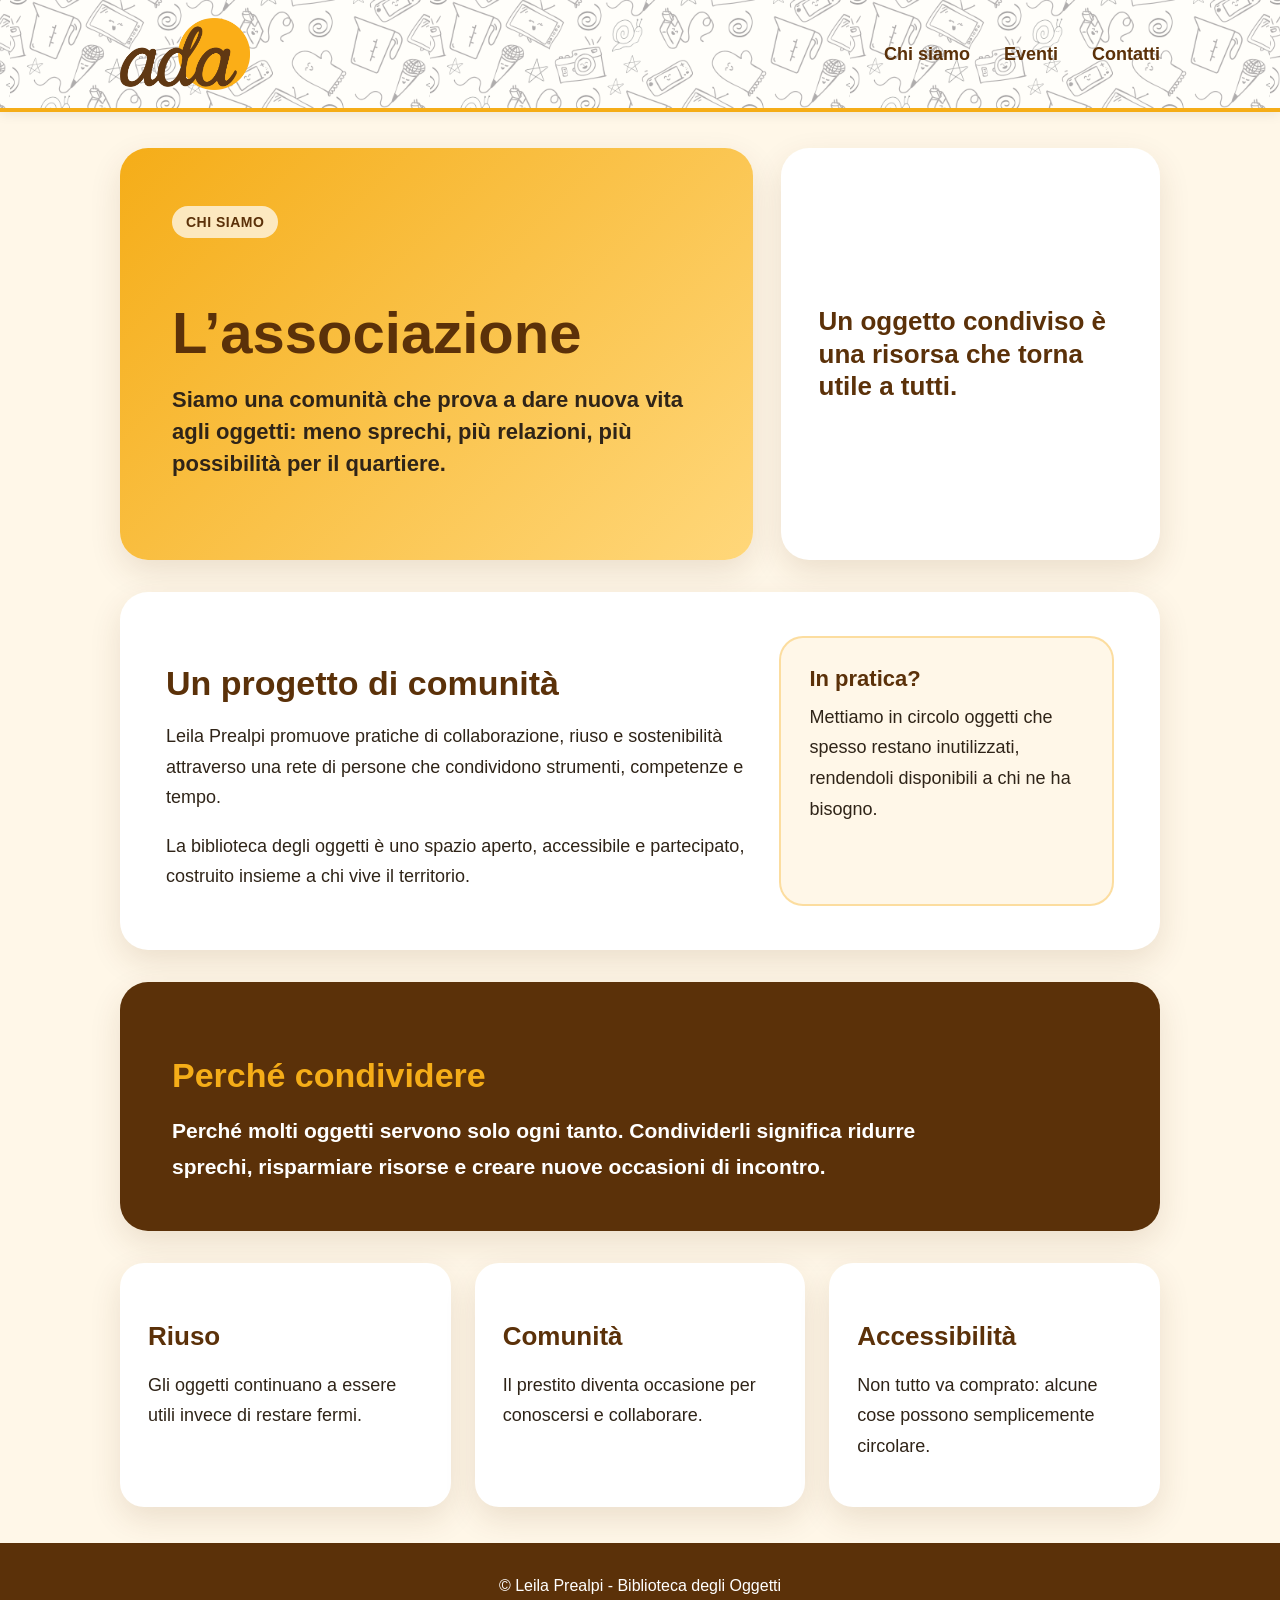
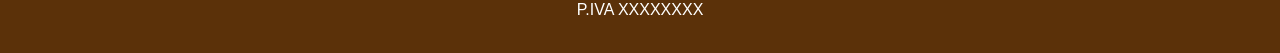
==== associazione.html @ f75603d4 "Add files via upload" ====
<!DOCTYPE html>
<html lang="it">

<head>
  <meta charset="UTF-8">

  <title>L'associazione - Biblioggetti Cagnola</title>

  <link rel="preconnect" href="https://fonts.googleapis.com">
  <link rel="preconnect" href="https://fonts.gstatic.com" crossorigin>

  <link href="https://fonts.googleapis.com/css2?family=Nunito:wght@600;700;800;900&display=swap"
    rel="stylesheet">

  <link rel="stylesheet" href="style.css">
</head>

<body>

  <!-- =====================================================
       HEADER
  ====================================================== -->

  <header>
    <div class="header-container">

      <div class="logo">
        <a href="index.html">
          <img src="logo.png" alt="Logo ADA">
        </a>
      </div>

      <nav>
        <ul class="menu">

          <li class="menu-item">
            <a href="#">Chi siamo</a>

            <ul class="dropdown">
              <li>
                <a href="associazione.html">L’associazione</a>
              </li>

              <li>
                <a href="biblioteca-oggetti.html">
                  La biblioteca degli oggetti
                </a>
              </li>

              <li>
                <a href="volontari.html">Volontari</a>
              </li>
            </ul>
          </li>

          <li class="menu-item">
            <a href="#">Eventi</a>

            <ul class="dropdown">
              <li><a href="eventi.html">Calendario</a></li>
              <li><a href="laboratori.html">Laboratori</a></li>
              <li><a href="iniziative.html">Iniziative</a></li>
            </ul>
          </li>

          <li class="menu-item">
            <a href="#">Contatti</a>

            <ul class="dropdown">
              <li><a href="dove-siamo.html">Dove siamo</a></li>
              <li><a href="scrivici.html">Scrivici</a></li>
              <li><a href="social.html">Social</a></li>
            </ul>
          </li>

        </ul>
      </nav>

    </div>
  </header>

  <!-- =====================================================
       CONTENUTO PAGINA
  ====================================================== -->

<main class="internal-page associazione-page">

  <section class="about-hero">
    <div class="about-hero-text">
      <span class="page-tag">Chi siamo</span>
      <h1>L’associazione</h1>
      <p>
        Siamo una comunità che prova a dare nuova vita agli oggetti:
        meno sprechi, più relazioni, più possibilità per il quartiere.
      </p>
    </div>

    <div class="about-hero-box">
      <p>Un oggetto condiviso è una risorsa che torna utile a tutti.</p>
    </div>
  </section>

  <section class="about-split">
    <div>
      <h2>Un progetto di comunità</h2>
      <p>
        Leila Prealpi promuove pratiche di collaborazione, riuso e sostenibilità
        attraverso una rete di persone che condividono strumenti, competenze e tempo.
      </p>
      <p>
        La biblioteca degli oggetti è uno spazio aperto, accessibile e partecipato,
        costruito insieme a chi vive il territorio.
      </p>
    </div>

    <div class="about-note">
      <strong>In pratica?</strong>
      <p>
        Mettiamo in circolo oggetti che spesso restano inutilizzati, rendendoli
        disponibili a chi ne ha bisogno.
      </p>
    </div>
  </section>

  <section class="about-highlight">
    <h2>Perché condividere</h2>
    <p>
      Perché molti oggetti servono solo ogni tanto. Condividerli significa
      ridurre sprechi, risparmiare risorse e creare nuove occasioni di incontro.
    </p>
  </section>

  <section class="about-grid">
    <div class="about-mini-card">
      <h3>Riuso</h3>
      <p>Gli oggetti continuano a essere utili invece di restare fermi.</p>
    </div>

    <div class="about-mini-card">
      <h3>Comunità</h3>
      <p>Il prestito diventa occasione per conoscersi e collaborare.</p>
    </div>

    <div class="about-mini-card">
      <h3>Accessibilità</h3>
      <p>Non tutto va comprato: alcune cose possono semplicemente circolare.</p>
    </div>
  </section>

</main>

  <!-- =====================================================
       FOOTER
  ====================================================== -->

  <footer>
    <p>© Leila Prealpi - Biblioteca degli Oggetti</p>
    <p>P.IVA XXXXXXXX</p>
  </footer>

</body>

</html>
---- style.css ----
/* =========================
   BASE
========================= */

:root {
  --giallo-ada: #f5ad18;
  --giallo-chiaro: #ffd77a;

  --marrone-ada: #5b3109;

  --crema: #fff7e8;
  --crema-scuro: #f3e2c2;

  --testo: #2f2418;
  --bianco: #ffffff;

  --ombra-soft: 0 12px 32px rgba(91, 49, 9, 0.12);

  --radius-big: 28px;
}

* {
  box-sizing: border-box;
}

body {
  margin: 0;
  font-family: Arial, Helvetica, sans-serif;
  background-color: var(--crema);
  color: var(--testo);
}

/* =========================
   HEADER
========================= */

header {

  background-image:
    linear-gradient(
      rgba(255, 255, 255, 0.58),
      rgba(255, 255, 255, 0.58)
    ),
    url("pattern_sfondo.png");

  background-size: 420px auto;

  background-repeat: repeat;

  background-position: center;

  border-bottom: 4px solid var(--giallo-ada);

  box-shadow: 0 2px 12px rgba(0, 0, 0, 0.08);
}

.header-container {
  max-width: 1100px;
  margin: 0 auto;
  padding: 18px 30px;

  display: flex;
  align-items: center;
  justify-content: space-between;
}

.logo img {
  height: 72px;
  display: block;
}

/* =========================
   NAV / DROPDOWN
========================= */

nav ul {
  margin: 0;
  padding: 0;
  list-style: none;
}

.menu {
  display: flex;
  gap: 34px;
  align-items: center;
}

.menu-item {
  position: relative;
}

.menu-item > a {
  color: var(--marrone-ada);
  font-size: 18px;
  font-weight: 700;
  text-decoration: none;
  padding: 12px 0;
  display: inline-block;
  position: relative;
}

.menu-item > a::after {
  content: "";
  position: absolute;
  left: 0;
  bottom: 4px;

  width: 0;
  height: 3px;
  background-color: var(--giallo-ada);
  border-radius: 999px;
  transition: width 0.25s ease;
}

.menu-item:hover > a::after {
  width: 100%;
}

/* DROPDOWN */
.dropdown {
  position: absolute;
  top: 100%;
  right: 0;
  min-width: 230px;

  background-color: var(--bianco);
  border-radius: 18px;
  padding: 10px;

  box-shadow: 0 18px 35px rgba(91, 49, 9, 0.18);

  opacity: 0;
  visibility: hidden;
  transform: translateY(10px);
  transition: all 0.22s ease;

  z-index: 10;
}

.menu-item:hover .dropdown {
  opacity: 1;
  visibility: visible;
  transform: translateY(0);
}

.dropdown li a {
  display: block;
  padding: 12px 14px;

  color: var(--testo);
  text-decoration: none;
  font-size: 15px;
  font-weight: 600;

  border-radius: 12px;
}

.dropdown li a:hover {
  background-color: var(--crema);
  color: var(--marrone-ada);
}

/* =========================
   HERO
========================= */

.hero {
  min-height: 390px;
  margin: 36px auto;
  max-width: 1100px;
  border-radius: 28px;
  overflow: hidden;

  background:
    linear-gradient(rgba(91, 49, 9, 0.45), rgba(91, 49, 9, 0.45)),
    url("hero.jpg") center/cover no-repeat;

  display: flex;
  align-items: center;
  justify-content: center;

  box-shadow: 0 18px 40px rgba(91, 49, 9, 0.18);
}

.hero-text {
  text-align: center;
  color: var(--bianco);
  padding: 30px;
}

.hero h1 {
  margin: 0 0 14px;
  font-size: 56px;
  line-height: 1;
}

.hero p {
  margin: 0;
  font-size: 22px;
  font-weight: 600;
}

/* =========================
   FEATURES (V3 - immagini)
========================= */

.features {
  max-width: 1100px;
  margin: 0 auto 36px;
  padding: 50px 30px;

  background-color: var(--bianco);
  border-radius: 28px;
  box-shadow: 0 12px 32px rgba(91, 49, 9, 0.12);

  display: flex;
  justify-content: space-between;
  gap: 24px;
}

.feature {
  flex: 1;
  text-align: center;
  padding: 18px;
  border-radius: 24px;
  background-color: var(--crema);
  transition: all 0.25s ease;
  cursor: pointer;
}

.feature:hover {
  transform: translateY(-8px);
  box-shadow: 0 18px 30px rgba(91, 49, 9, 0.2);
}

/* IMMAGINE */
.feature img {
  width: 100%;
  max-width: 180px; /* limite per non sgranare */
  height: auto;
}

/* TESTO */
.feature p {
  margin: 0;
  font-size: 18px;
  font-weight: 700;
  color: var(--marrone-ada);
}

/* =========================
   CATALOGO / CTA
========================= */

.catalogo {
  max-width: 1100px;
  margin: 0 auto 36px;
  padding: 60px 30px;

  background: linear-gradient(135deg, var(--giallo-ada), #ffd77a);
  border-radius: 28px;
  box-shadow: 0 14px 34px rgba(91, 49, 9, 0.16);
}

.catalog-card {
  max-width: 760px;
  margin: 0 auto;
  padding: 34px 38px;

  background-color: var(--bianco);
  color: var(--marrone-ada);
  border-radius: 26px;
  text-decoration: none;

  display: flex;
  align-items: center;
  justify-content: space-between;
  gap: 28px;

  box-shadow: 0 16px 34px rgba(91, 49, 9, 0.2);
  transition: transform 0.25s ease, box-shadow 0.25s ease;
}

.catalog-card:hover {
  transform: translateY(-6px);
  box-shadow: 0 22px 44px rgba(91, 49, 9, 0.28);
}

.catalog-text span {
  display: inline-block;
  margin-bottom: 10px;

  color: var(--bianco);
  background-color: var(--marrone-ada);
  padding: 7px 14px;
  border-radius: 999px;

  font-size: 14px;
  font-weight: 800;
  text-transform: uppercase;
  letter-spacing: 0.5px;
}

.catalog-text h2 {
  margin: 0 0 10px;
  font-size: 32px;
  line-height: 1.1;
}

.catalog-text p {
  margin: 0;
  font-size: 17px;
  line-height: 1.45;
  color: #5a4a3a;
}

.catalog-arrow {
  width: 64px;
  height: 64px;
  min-width: 64px;

  display: flex;
  align-items: center;
  justify-content: center;

  background-color: var(--marrone-ada);
  color: var(--bianco);
  border-radius: 50%;

  font-size: 34px;
  font-weight: bold;
}

/* MOBILE */
@media (max-width: 768px) {
  .catalog-card {
    flex-direction: column;
    text-align: center;
    padding: 30px 24px;
  }

  .catalog-text h2 {
    font-size: 26px;
  }
}

/* =========================
   EXTRA
========================= */

.extra {
  max-width: 1100px;
  margin: 0 auto 36px;
  padding: 45px 30px;

  background-color: var(--bianco);
  border-radius: 28px;
  text-align: center;
  box-shadow: 0 12px 32px rgba(91, 49, 9, 0.1);
}

.extra p {
  margin: 0;
  font-size: 19px;
}

/* =========================
   FOOTER
========================= */

footer {
  background-color: var(--marrone-ada);
  color: var(--bianco);
  text-align: center;
  padding: 28px 20px;
}

footer p {
  margin: 6px 0;
}

/* =========================
   MOBILE BASE
========================= */

@media (max-width: 768px) {
  .header-container {
    flex-direction: column;
    gap: 18px;
  }

  nav ul {
    gap: 20px;
    flex-wrap: wrap;
    justify-content: center;
  }

  .hero {
    margin: 24px 16px;
    min-height: 300px;
  }

  .hero h1 {
    font-size: 42px;
  }

  .features {
    margin: 0 16px 24px;
    flex-direction: column;
  }

  .catalogo,
  .extra {
    margin: 0 16px 24px;
  }
}

/* =========================
   WISHLIST (CTA)
========================= */

.wishlist {
  text-align: center;
}

.wishlist h2 {
  margin-bottom: 10px;
}

.wishlist p {
  max-width: 600px;
  margin: 0 auto 25px;
  font-size: 17px;
  line-height: 1.5;
}

.wishlist-button {
  display: inline-block;
  padding: 14px 26px;

  background-color: var(--giallo-ada);
  color: var(--marrone-ada);

  font-weight: 800;
  text-decoration: none;
  border-radius: 999px;

  box-shadow: 0 10px 20px rgba(91, 49, 9, 0.2);
  transition: all 0.25s ease;
}

.wishlist-button:hover {
  transform: translateY(-3px);
  background-color: #ffc94d;
}




/* =====================================================
   PAGINE INTERNE
===================================================== */

.internal-page {
  max-width: 1100px;
  margin: 36px auto;
  padding: 0 30px;
}

/* HERO INTERNA */

.internal-hero {
  margin-bottom: 32px;

  background:
    linear-gradient(
      135deg,
      var(--giallo-ada),
      var(--giallo-chiaro)
    );

  border-radius: var(--radius-big);

  overflow: hidden;

  box-shadow: var(--ombra-soft);
}

.internal-hero-content {
  padding: 60px 55px;
}

.page-tag {
  display: inline-block;

  margin-bottom: 18px;

  padding: 8px 14px;

  border-radius: 999px;

  background-color: rgba(255,255,255,0.7);

  color: var(--marrone-ada);

  font-size: 14px;
  font-weight: 800;

  text-transform: uppercase;
  letter-spacing: 0.5px;
}

.internal-hero h1 {
  color: var(--marrone-ada);

  font-size: 58px;
  line-height: 1;

  margin-bottom: 18px;
}

.internal-hero p {
  max-width: 760px;

  font-size: 22px;
  font-weight: 700;

  color: var(--testo);

  line-height: 1.5;
}

/* CONTENT CARD */

.content-card {
  margin-bottom: 28px;

  padding: 42px 45px;

  background-color: var(--bianco);

  border-radius: var(--radius-big);

  box-shadow: var(--ombra-soft);
}

.content-card h2 {
  margin-bottom: 18px;

  color: var(--marrone-ada);

  font-size: 34px;
}

.content-card p {
  margin-bottom: 16px;

  font-size: 18px;
  line-height: 1.7;
}

.content-card p:last-child {
  margin-bottom: 0;
}

/* MOBILE */

@media (max-width: 768px) {

  .internal-page {
    margin: 24px 16px;
    padding: 0;
  }

  .internal-hero-content {
    padding: 42px 30px;
  }

  .internal-hero h1 {
    font-size: 42px;
  }

  .internal-hero p {
    font-size: 18px;
  }

  .content-card {
    padding: 32px 28px;
  }

  .content-card h2 {
    font-size: 28px;
  }

}



/* =====================================================
   PAGINA ASSOCIAZIONE - VERSIONE PIU' CALDA
===================================================== */

.associazione-page {
  display: flex;
  flex-direction: column;
  gap: 32px;
}

.about-hero {
  display: grid;
  grid-template-columns: 1.5fr 0.9fr;
  gap: 28px;
  align-items: stretch;
}

.about-hero-text {
  background: linear-gradient(135deg, var(--giallo-ada), var(--giallo-chiaro));
  border-radius: var(--radius-big);
  padding: 58px 52px;
  box-shadow: var(--ombra-soft);
}

.about-hero-text h1 {
  color: var(--marrone-ada);
  font-size: 58px;
  line-height: 1;
  margin-bottom: 18px;
}

.about-hero-text p {
  max-width: 680px;
  font-size: 22px;
  font-weight: 800;
  line-height: 1.45;
}

.about-hero-box {
  background-color: var(--bianco);
  border-radius: var(--radius-big);
  padding: 38px;
  box-shadow: var(--ombra-soft);

  display: flex;
  align-items: center;
  justify-content: center;
}

.about-hero-box p {
  color: var(--marrone-ada);
  font-size: 26px;
  font-weight: 900;
  line-height: 1.25;
}

.about-split {
  display: grid;
  grid-template-columns: 1.4fr 0.8fr;
  gap: 28px;

  background-color: var(--bianco);
  border-radius: var(--radius-big);
  padding: 44px 46px;
  box-shadow: var(--ombra-soft);
}

.about-split h2,
.about-highlight h2 {
  color: var(--marrone-ada);
  font-size: 34px;
  margin-bottom: 18px;
}

.about-split p,
.about-highlight p,
.about-mini-card p {
  font-size: 18px;
  line-height: 1.7;
  margin-bottom: 14px;
}

.about-note {
  background-color: var(--crema);
  border-radius: 24px;
  padding: 28px;
  border: 2px solid rgba(245, 173, 24, 0.35);
}

.about-note strong {
  display: block;
  color: var(--marrone-ada);
  font-size: 22px;
  margin-bottom: 10px;
}

.about-note p {
  margin: 0;
}

.about-highlight {
  background-color: var(--marrone-ada);
  color: var(--bianco);
  border-radius: var(--radius-big);
  padding: 46px 52px;
  box-shadow: var(--ombra-soft);
}

.about-highlight h2 {
  color: var(--giallo-ada);
}

.about-highlight p {
  max-width: 780px;
  font-size: 21px;
  font-weight: 700;
  margin: 0;
}

.about-grid {
  display: grid;
  grid-template-columns: repeat(3, 1fr);
  gap: 24px;
}

.about-mini-card {
  background-color: var(--bianco);
  border-radius: 24px;
  padding: 32px 28px;
  box-shadow: var(--ombra-soft);
}

.about-mini-card h3 {
  color: var(--marrone-ada);
  font-size: 26px;
  margin-bottom: 12px;
}

@media (max-width: 768px) {
  .about-hero,
  .about-split,
  .about-grid {
    grid-template-columns: 1fr;
  }

  .about-hero-text,
  .about-split,
  .about-highlight {
    padding: 34px 28px;
  }

  .about-hero-text h1 {
    font-size: 42px;
  }

  .about-hero-text p,
  .about-highlight p {
    font-size: 18px;
  }
}
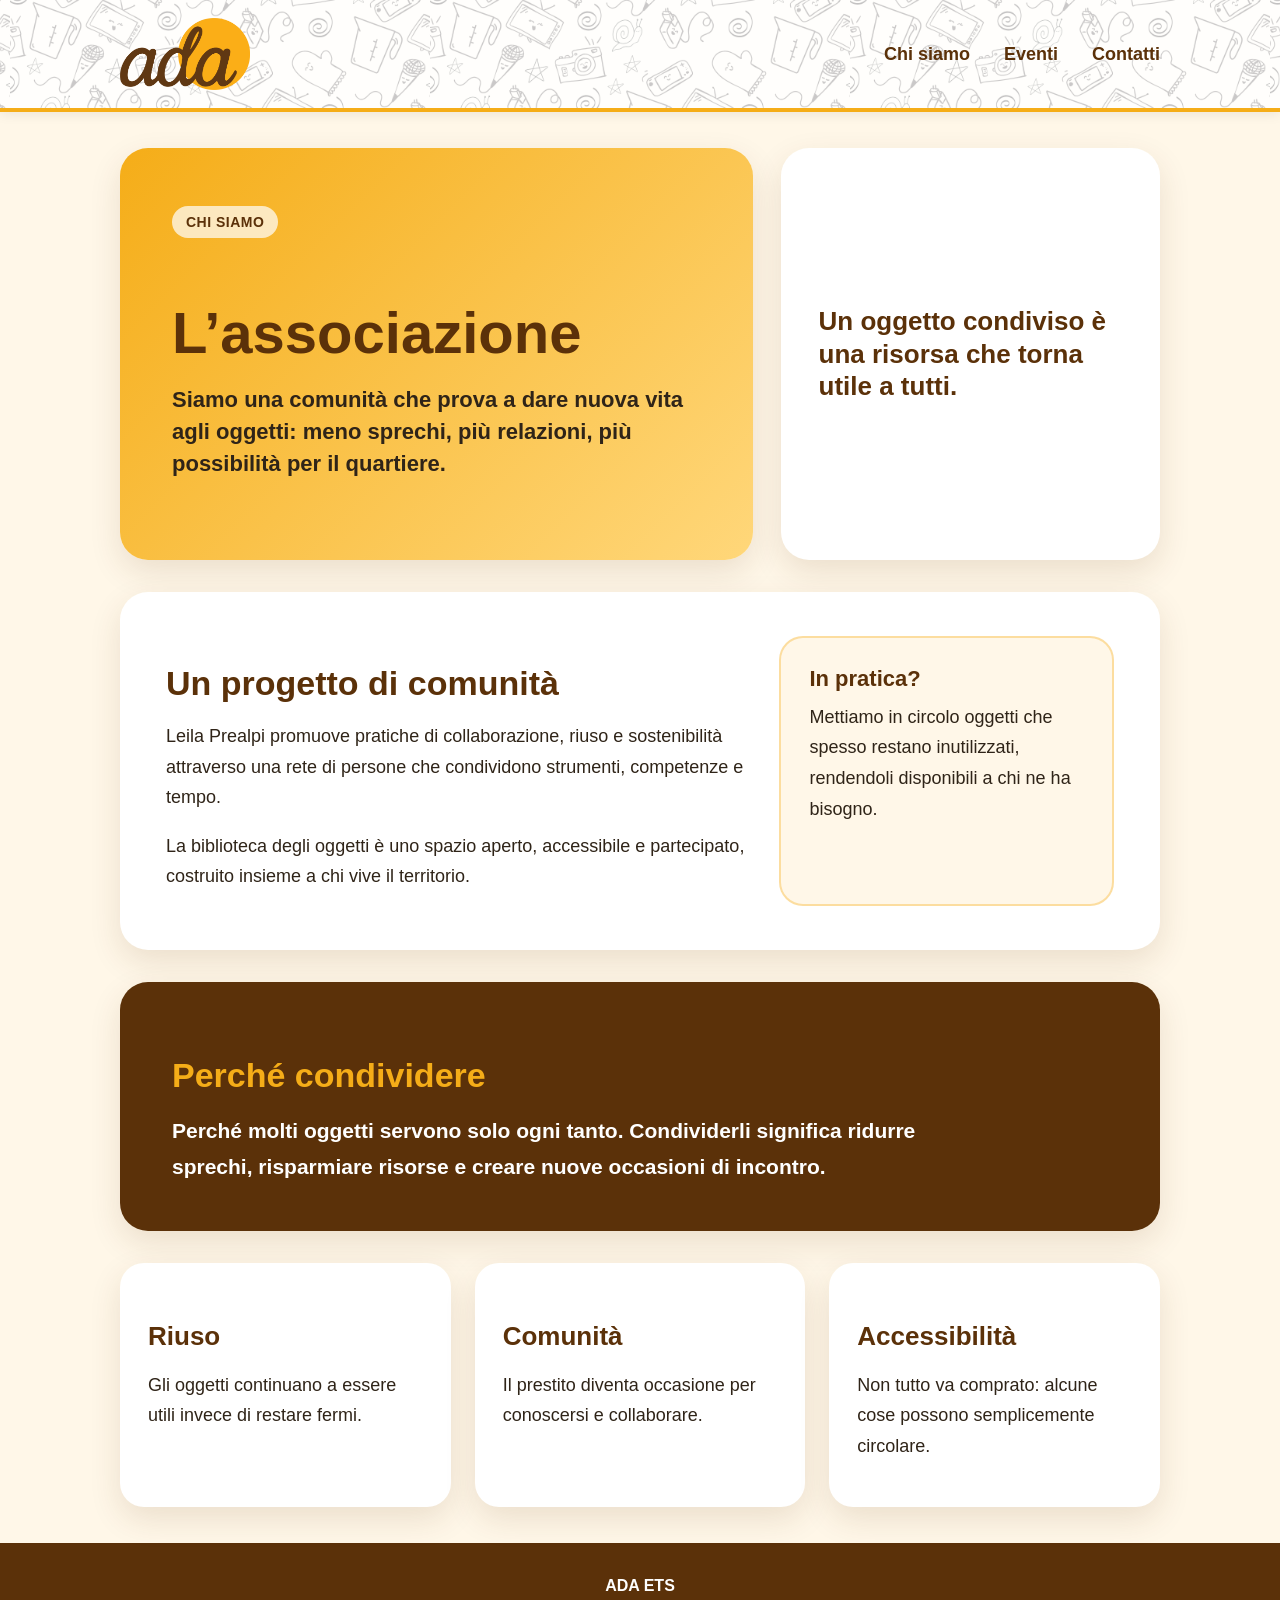
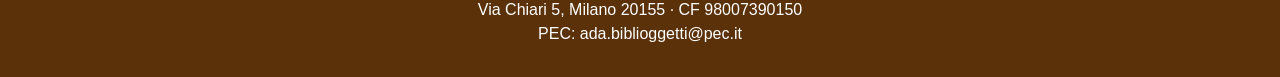
==== commit e2564630: "Add files via upload" ====
--- a/associazione.html
+++ b/associazione.html
@@ -1,163 +1,147 @@
-<!DOCTYPE html>
-<html lang="it">
-
-<head>
-  <meta charset="UTF-8">
-
-  <title>L'associazione - Biblioggetti Cagnola</title>
-
-  <link rel="preconnect" href="https://fonts.googleapis.com">
-  <link rel="preconnect" href="https://fonts.gstatic.com" crossorigin>
-
-  <link href="https://fonts.googleapis.com/css2?family=Nunito:wght@600;700;800;900&display=swap"
-    rel="stylesheet">
-
-  <link rel="stylesheet" href="style.css">
-</head>
-
-<body>
-
-  <!-- =====================================================
-       HEADER
-  ====================================================== -->
-
-  <header>
-    <div class="header-container">
-
-      <div class="logo">
-        <a href="index.html">
-          <img src="logo.png" alt="Logo ADA">
-        </a>
-      </div>
-
-      <nav>
-        <ul class="menu">
-
-          <li class="menu-item">
-            <a href="#">Chi siamo</a>
-
-            <ul class="dropdown">
-              <li>
-                <a href="associazione.html">L’associazione</a>
-              </li>
-
-              <li>
-                <a href="biblioteca-oggetti.html">
-                  La biblioteca degli oggetti
-                </a>
-              </li>
-
-              <li>
-                <a href="volontari.html">Volontari</a>
-              </li>
-            </ul>
-          </li>
-
-          <li class="menu-item">
-            <a href="#">Eventi</a>
-
-            <ul class="dropdown">
-              <li><a href="eventi.html">Calendario</a></li>
-              <li><a href="laboratori.html">Laboratori</a></li>
-              <li><a href="iniziative.html">Iniziative</a></li>
-            </ul>
-          </li>
-
-          <li class="menu-item">
-            <a href="#">Contatti</a>
-
-            <ul class="dropdown">
-              <li><a href="dove-siamo.html">Dove siamo</a></li>
-              <li><a href="scrivici.html">Scrivici</a></li>
-              <li><a href="social.html">Social</a></li>
-            </ul>
-          </li>
-
-        </ul>
-      </nav>
-
-    </div>
-  </header>
-
-  <!-- =====================================================
-       CONTENUTO PAGINA
-  ====================================================== -->
-
-<main class="internal-page associazione-page">
-
-  <section class="about-hero">
-    <div class="about-hero-text">
-      <span class="page-tag">Chi siamo</span>
-      <h1>L’associazione</h1>
-      <p>
-        Siamo una comunità che prova a dare nuova vita agli oggetti:
-        meno sprechi, più relazioni, più possibilità per il quartiere.
-      </p>
-    </div>
-
-    <div class="about-hero-box">
-      <p>Un oggetto condiviso è una risorsa che torna utile a tutti.</p>
-    </div>
-  </section>
-
-  <section class="about-split">
-    <div>
-      <h2>Un progetto di comunità</h2>
-      <p>
-        Leila Prealpi promuove pratiche di collaborazione, riuso e sostenibilità
-        attraverso una rete di persone che condividono strumenti, competenze e tempo.
-      </p>
-      <p>
-        La biblioteca degli oggetti è uno spazio aperto, accessibile e partecipato,
-        costruito insieme a chi vive il territorio.
-      </p>
-    </div>
-
-    <div class="about-note">
-      <strong>In pratica?</strong>
-      <p>
-        Mettiamo in circolo oggetti che spesso restano inutilizzati, rendendoli
-        disponibili a chi ne ha bisogno.
-      </p>
-    </div>
-  </section>
-
-  <section class="about-highlight">
-    <h2>Perché condividere</h2>
-    <p>
-      Perché molti oggetti servono solo ogni tanto. Condividerli significa
-      ridurre sprechi, risparmiare risorse e creare nuove occasioni di incontro.
-    </p>
-  </section>
-
-  <section class="about-grid">
-    <div class="about-mini-card">
-      <h3>Riuso</h3>
-      <p>Gli oggetti continuano a essere utili invece di restare fermi.</p>
-    </div>
-
-    <div class="about-mini-card">
-      <h3>Comunità</h3>
-      <p>Il prestito diventa occasione per conoscersi e collaborare.</p>
-    </div>
-
-    <div class="about-mini-card">
-      <h3>Accessibilità</h3>
-      <p>Non tutto va comprato: alcune cose possono semplicemente circolare.</p>
-    </div>
-  </section>
-
-</main>
-
-  <!-- =====================================================
-       FOOTER
-  ====================================================== -->
-
-  <footer>
-    <p>© Leila Prealpi - Biblioteca degli Oggetti</p>
-    <p>P.IVA XXXXXXXX</p>
-  </footer>
-
-</body>
-
+<!DOCTYPE html>
+<html lang="it">
+
+<head>
+  <meta charset="UTF-8">
+
+  <title>L'associazione - Biblioggetti Cagnola</title>
+
+  <link rel="preconnect" href="https://fonts.googleapis.com">
+  <link rel="preconnect" href="https://fonts.gstatic.com" crossorigin>
+
+  <link href="https://fonts.googleapis.com/css2?family=Nunito:wght@600;700;800;900&display=swap"
+    rel="stylesheet">
+
+  <link rel="stylesheet" href="style.css">
+</head>
+
+<body>
+
+  <!-- =====================================================
+       HEADER
+  ====================================================== -->
+
+  <header>
+    <div class="header-container">
+
+      <div class="logo">
+        <a href="index.html">
+          <img src="logo.png" alt="Logo ADA">
+        </a>
+      </div>
+
+      <nav>
+  <ul class="menu">
+
+    <li class="menu-item">
+      <a href="#">Chi siamo</a>
+      <ul class="dropdown">
+        <li><a href="manifesto.html">Manifesto</a></li>
+      </ul>
+    </li>
+
+    <li class="menu-item">
+      <a href="#">Eventi</a>
+      <ul class="dropdown">
+        <li><a href="calendario.html">Calendario</a></li>
+        <li><a href="storia.html">Storia</a></li>
+      </ul>
+    </li>
+
+    <li class="menu-item">
+      <a href="#">Contatti</a>
+      <ul class="dropdown">
+        <li><a href="dove-ci-trovi.html">Dove ci trovi</a></li>
+        <li><a href="contatti.html">Contatti</a></li>
+      </ul>
+    </li>
+
+  </ul>
+</nav>
+
+    </div>
+  </header>
+
+  <!-- =====================================================
+       CONTENUTO PAGINA
+  ====================================================== -->
+
+<main class="internal-page associazione-page">
+
+  <section class="about-hero">
+    <div class="about-hero-text">
+      <span class="page-tag">Chi siamo</span>
+      <h1>L’associazione</h1>
+      <p>
+        Siamo una comunità che prova a dare nuova vita agli oggetti:
+        meno sprechi, più relazioni, più possibilità per il quartiere.
+      </p>
+    </div>
+
+    <div class="about-hero-box">
+      <p>Un oggetto condiviso è una risorsa che torna utile a tutti.</p>
+    </div>
+  </section>
+
+  <section class="about-split">
+    <div>
+      <h2>Un progetto di comunità</h2>
+      <p>
+        Leila Prealpi promuove pratiche di collaborazione, riuso e sostenibilità
+        attraverso una rete di persone che condividono strumenti, competenze e tempo.
+      </p>
+      <p>
+        La biblioteca degli oggetti è uno spazio aperto, accessibile e partecipato,
+        costruito insieme a chi vive il territorio.
+      </p>
+    </div>
+
+    <div class="about-note">
+      <strong>In pratica?</strong>
+      <p>
+        Mettiamo in circolo oggetti che spesso restano inutilizzati, rendendoli
+        disponibili a chi ne ha bisogno.
+      </p>
+    </div>
+  </section>
+
+  <section class="about-highlight">
+    <h2>Perché condividere</h2>
+    <p>
+      Perché molti oggetti servono solo ogni tanto. Condividerli significa
+      ridurre sprechi, risparmiare risorse e creare nuove occasioni di incontro.
+    </p>
+  </section>
+
+  <section class="about-grid">
+    <div class="about-mini-card">
+      <h3>Riuso</h3>
+      <p>Gli oggetti continuano a essere utili invece di restare fermi.</p>
+    </div>
+
+    <div class="about-mini-card">
+      <h3>Comunità</h3>
+      <p>Il prestito diventa occasione per conoscersi e collaborare.</p>
+    </div>
+
+    <div class="about-mini-card">
+      <h3>Accessibilità</h3>
+      <p>Non tutto va comprato: alcune cose possono semplicemente circolare.</p>
+    </div>
+  </section>
+
+</main>
+
+  <!-- =====================================================
+       FOOTER
+  ====================================================== -->
+
+  <footer>
+  <p><strong>ADA ETS</strong></p>
+  <p>Via Chiari 5, Milano 20155 · CF 98007390150</p>
+  <p>PEC: ada.biblioggetti@pec.it</p>
+</footer>
+
+</body>
+
 </html>
--- a/style.css
+++ b/style.css
@@ -1,758 +1,1677 @@
-/* =========================
-   BASE
-========================= */
-
-:root {
-  --giallo-ada: #f5ad18;
-  --giallo-chiaro: #ffd77a;
-
-  --marrone-ada: #5b3109;
-
-  --crema: #fff7e8;
-  --crema-scuro: #f3e2c2;
-
-  --testo: #2f2418;
-  --bianco: #ffffff;
-
-  --ombra-soft: 0 12px 32px rgba(91, 49, 9, 0.12);
-
-  --radius-big: 28px;
-}
-
-* {
-  box-sizing: border-box;
-}
-
-body {
-  margin: 0;
-  font-family: Arial, Helvetica, sans-serif;
-  background-color: var(--crema);
-  color: var(--testo);
-}
-
-/* =========================
-   HEADER
-========================= */
-
-header {
-
-  background-image:
-    linear-gradient(
-      rgba(255, 255, 255, 0.58),
-      rgba(255, 255, 255, 0.58)
-    ),
-    url("pattern_sfondo.png");
-
-  background-size: 420px auto;
-
-  background-repeat: repeat;
-
-  background-position: center;
-
-  border-bottom: 4px solid var(--giallo-ada);
-
-  box-shadow: 0 2px 12px rgba(0, 0, 0, 0.08);
-}
-
-.header-container {
-  max-width: 1100px;
-  margin: 0 auto;
-  padding: 18px 30px;
-
-  display: flex;
-  align-items: center;
-  justify-content: space-between;
-}
-
-.logo img {
-  height: 72px;
-  display: block;
-}
-
-/* =========================
-   NAV / DROPDOWN
-========================= */
-
-nav ul {
-  margin: 0;
-  padding: 0;
-  list-style: none;
-}
-
-.menu {
-  display: flex;
-  gap: 34px;
-  align-items: center;
-}
-
-.menu-item {
-  position: relative;
-}
-
-.menu-item > a {
-  color: var(--marrone-ada);
-  font-size: 18px;
-  font-weight: 700;
-  text-decoration: none;
-  padding: 12px 0;
-  display: inline-block;
-  position: relative;
-}
-
-.menu-item > a::after {
-  content: "";
-  position: absolute;
-  left: 0;
-  bottom: 4px;
-
-  width: 0;
-  height: 3px;
-  background-color: var(--giallo-ada);
-  border-radius: 999px;
-  transition: width 0.25s ease;
-}
-
-.menu-item:hover > a::after {
-  width: 100%;
-}
-
-/* DROPDOWN */
-.dropdown {
-  position: absolute;
-  top: 100%;
-  right: 0;
-  min-width: 230px;
-
-  background-color: var(--bianco);
-  border-radius: 18px;
-  padding: 10px;
-
-  box-shadow: 0 18px 35px rgba(91, 49, 9, 0.18);
-
-  opacity: 0;
-  visibility: hidden;
-  transform: translateY(10px);
-  transition: all 0.22s ease;
-
-  z-index: 10;
-}
-
-.menu-item:hover .dropdown {
-  opacity: 1;
-  visibility: visible;
-  transform: translateY(0);
-}
-
-.dropdown li a {
-  display: block;
-  padding: 12px 14px;
-
-  color: var(--testo);
-  text-decoration: none;
-  font-size: 15px;
-  font-weight: 600;
-
-  border-radius: 12px;
-}
-
-.dropdown li a:hover {
-  background-color: var(--crema);
-  color: var(--marrone-ada);
-}
-
-/* =========================
-   HERO
-========================= */
-
-.hero {
-  min-height: 390px;
-  margin: 36px auto;
-  max-width: 1100px;
-  border-radius: 28px;
-  overflow: hidden;
-
-  background:
-    linear-gradient(rgba(91, 49, 9, 0.45), rgba(91, 49, 9, 0.45)),
-    url("hero.jpg") center/cover no-repeat;
-
-  display: flex;
-  align-items: center;
-  justify-content: center;
-
-  box-shadow: 0 18px 40px rgba(91, 49, 9, 0.18);
-}
-
-.hero-text {
-  text-align: center;
-  color: var(--bianco);
-  padding: 30px;
-}
-
-.hero h1 {
-  margin: 0 0 14px;
-  font-size: 56px;
-  line-height: 1;
-}
-
-.hero p {
-  margin: 0;
-  font-size: 22px;
-  font-weight: 600;
-}
-
-/* =========================
-   FEATURES (V3 - immagini)
-========================= */
-
-.features {
-  max-width: 1100px;
-  margin: 0 auto 36px;
-  padding: 50px 30px;
-
-  background-color: var(--bianco);
-  border-radius: 28px;
-  box-shadow: 0 12px 32px rgba(91, 49, 9, 0.12);
-
-  display: flex;
-  justify-content: space-between;
-  gap: 24px;
-}
-
-.feature {
-  flex: 1;
-  text-align: center;
-  padding: 18px;
-  border-radius: 24px;
-  background-color: var(--crema);
-  transition: all 0.25s ease;
-  cursor: pointer;
-}
-
-.feature:hover {
-  transform: translateY(-8px);
-  box-shadow: 0 18px 30px rgba(91, 49, 9, 0.2);
-}
-
-/* IMMAGINE */
-.feature img {
-  width: 100%;
-  max-width: 180px; /* limite per non sgranare */
-  height: auto;
-}
-
-/* TESTO */
-.feature p {
-  margin: 0;
-  font-size: 18px;
-  font-weight: 700;
-  color: var(--marrone-ada);
-}
-
-/* =========================
-   CATALOGO / CTA
-========================= */
-
-.catalogo {
-  max-width: 1100px;
-  margin: 0 auto 36px;
-  padding: 60px 30px;
-
-  background: linear-gradient(135deg, var(--giallo-ada), #ffd77a);
-  border-radius: 28px;
-  box-shadow: 0 14px 34px rgba(91, 49, 9, 0.16);
-}
-
-.catalog-card {
-  max-width: 760px;
-  margin: 0 auto;
-  padding: 34px 38px;
-
-  background-color: var(--bianco);
-  color: var(--marrone-ada);
-  border-radius: 26px;
-  text-decoration: none;
-
-  display: flex;
-  align-items: center;
-  justify-content: space-between;
-  gap: 28px;
-
-  box-shadow: 0 16px 34px rgba(91, 49, 9, 0.2);
-  transition: transform 0.25s ease, box-shadow 0.25s ease;
-}
-
-.catalog-card:hover {
-  transform: translateY(-6px);
-  box-shadow: 0 22px 44px rgba(91, 49, 9, 0.28);
-}
-
-.catalog-text span {
-  display: inline-block;
-  margin-bottom: 10px;
-
-  color: var(--bianco);
-  background-color: var(--marrone-ada);
-  padding: 7px 14px;
-  border-radius: 999px;
-
-  font-size: 14px;
-  font-weight: 800;
-  text-transform: uppercase;
-  letter-spacing: 0.5px;
-}
-
-.catalog-text h2 {
-  margin: 0 0 10px;
-  font-size: 32px;
-  line-height: 1.1;
-}
-
-.catalog-text p {
-  margin: 0;
-  font-size: 17px;
-  line-height: 1.45;
-  color: #5a4a3a;
-}
-
-.catalog-arrow {
-  width: 64px;
-  height: 64px;
-  min-width: 64px;
-
-  display: flex;
-  align-items: center;
-  justify-content: center;
-
-  background-color: var(--marrone-ada);
-  color: var(--bianco);
-  border-radius: 50%;
-
-  font-size: 34px;
-  font-weight: bold;
-}
-
-/* MOBILE */
-@media (max-width: 768px) {
-  .catalog-card {
-    flex-direction: column;
-    text-align: center;
-    padding: 30px 24px;
-  }
-
-  .catalog-text h2 {
-    font-size: 26px;
-  }
-}
-
-/* =========================
-   EXTRA
-========================= */
-
-.extra {
-  max-width: 1100px;
-  margin: 0 auto 36px;
-  padding: 45px 30px;
-
-  background-color: var(--bianco);
-  border-radius: 28px;
-  text-align: center;
-  box-shadow: 0 12px 32px rgba(91, 49, 9, 0.1);
-}
-
-.extra p {
-  margin: 0;
-  font-size: 19px;
-}
-
-/* =========================
-   FOOTER
-========================= */
-
-footer {
-  background-color: var(--marrone-ada);
-  color: var(--bianco);
-  text-align: center;
-  padding: 28px 20px;
-}
-
-footer p {
-  margin: 6px 0;
-}
-
-/* =========================
-   MOBILE BASE
-========================= */
-
-@media (max-width: 768px) {
-  .header-container {
-    flex-direction: column;
-    gap: 18px;
-  }
-
-  nav ul {
-    gap: 20px;
-    flex-wrap: wrap;
-    justify-content: center;
-  }
-
-  .hero {
-    margin: 24px 16px;
-    min-height: 300px;
-  }
-
-  .hero h1 {
-    font-size: 42px;
-  }
-
-  .features {
-    margin: 0 16px 24px;
-    flex-direction: column;
-  }
-
-  .catalogo,
-  .extra {
-    margin: 0 16px 24px;
-  }
-}
-
-/* =========================
-   WISHLIST (CTA)
-========================= */
-
-.wishlist {
-  text-align: center;
-}
-
-.wishlist h2 {
-  margin-bottom: 10px;
-}
-
-.wishlist p {
-  max-width: 600px;
-  margin: 0 auto 25px;
-  font-size: 17px;
-  line-height: 1.5;
-}
-
-.wishlist-button {
-  display: inline-block;
-  padding: 14px 26px;
-
-  background-color: var(--giallo-ada);
-  color: var(--marrone-ada);
-
-  font-weight: 800;
-  text-decoration: none;
-  border-radius: 999px;
-
-  box-shadow: 0 10px 20px rgba(91, 49, 9, 0.2);
-  transition: all 0.25s ease;
-}
-
-.wishlist-button:hover {
-  transform: translateY(-3px);
-  background-color: #ffc94d;
-}
-
-
-
-
-/* =====================================================
-   PAGINE INTERNE
-===================================================== */
-
-.internal-page {
-  max-width: 1100px;
-  margin: 36px auto;
-  padding: 0 30px;
-}
-
-/* HERO INTERNA */
-
-.internal-hero {
-  margin-bottom: 32px;
-
-  background:
-    linear-gradient(
-      135deg,
-      var(--giallo-ada),
-      var(--giallo-chiaro)
-    );
-
-  border-radius: var(--radius-big);
-
-  overflow: hidden;
-
-  box-shadow: var(--ombra-soft);
-}
-
-.internal-hero-content {
-  padding: 60px 55px;
-}
-
-.page-tag {
-  display: inline-block;
-
-  margin-bottom: 18px;
-
-  padding: 8px 14px;
-
-  border-radius: 999px;
-
-  background-color: rgba(255,255,255,0.7);
-
-  color: var(--marrone-ada);
-
-  font-size: 14px;
-  font-weight: 800;
-
-  text-transform: uppercase;
-  letter-spacing: 0.5px;
-}
-
-.internal-hero h1 {
-  color: var(--marrone-ada);
-
-  font-size: 58px;
-  line-height: 1;
-
-  margin-bottom: 18px;
-}
-
-.internal-hero p {
-  max-width: 760px;
-
-  font-size: 22px;
-  font-weight: 700;
-
-  color: var(--testo);
-
-  line-height: 1.5;
-}
-
-/* CONTENT CARD */
-
-.content-card {
-  margin-bottom: 28px;
-
-  padding: 42px 45px;
-
-  background-color: var(--bianco);
-
-  border-radius: var(--radius-big);
-
-  box-shadow: var(--ombra-soft);
-}
-
-.content-card h2 {
-  margin-bottom: 18px;
-
-  color: var(--marrone-ada);
-
-  font-size: 34px;
-}
-
-.content-card p {
-  margin-bottom: 16px;
-
-  font-size: 18px;
-  line-height: 1.7;
-}
-
-.content-card p:last-child {
-  margin-bottom: 0;
-}
-
-/* MOBILE */
-
-@media (max-width: 768px) {
-
-  .internal-page {
-    margin: 24px 16px;
-    padding: 0;
-  }
-
-  .internal-hero-content {
-    padding: 42px 30px;
-  }
-
-  .internal-hero h1 {
-    font-size: 42px;
-  }
-
-  .internal-hero p {
-    font-size: 18px;
-  }
-
-  .content-card {
-    padding: 32px 28px;
-  }
-
-  .content-card h2 {
-    font-size: 28px;
-  }
-
-}
-
-
-
-/* =====================================================
-   PAGINA ASSOCIAZIONE - VERSIONE PIU' CALDA
-===================================================== */
-
-.associazione-page {
-  display: flex;
-  flex-direction: column;
-  gap: 32px;
-}
-
-.about-hero {
-  display: grid;
-  grid-template-columns: 1.5fr 0.9fr;
-  gap: 28px;
-  align-items: stretch;
-}
-
-.about-hero-text {
-  background: linear-gradient(135deg, var(--giallo-ada), var(--giallo-chiaro));
-  border-radius: var(--radius-big);
-  padding: 58px 52px;
-  box-shadow: var(--ombra-soft);
-}
-
-.about-hero-text h1 {
-  color: var(--marrone-ada);
-  font-size: 58px;
-  line-height: 1;
-  margin-bottom: 18px;
-}
-
-.about-hero-text p {
-  max-width: 680px;
-  font-size: 22px;
-  font-weight: 800;
-  line-height: 1.45;
-}
-
-.about-hero-box {
-  background-color: var(--bianco);
-  border-radius: var(--radius-big);
-  padding: 38px;
-  box-shadow: var(--ombra-soft);
-
-  display: flex;
-  align-items: center;
-  justify-content: center;
-}
-
-.about-hero-box p {
-  color: var(--marrone-ada);
-  font-size: 26px;
-  font-weight: 900;
-  line-height: 1.25;
-}
-
-.about-split {
-  display: grid;
-  grid-template-columns: 1.4fr 0.8fr;
-  gap: 28px;
-
-  background-color: var(--bianco);
-  border-radius: var(--radius-big);
-  padding: 44px 46px;
-  box-shadow: var(--ombra-soft);
-}
-
-.about-split h2,
-.about-highlight h2 {
-  color: var(--marrone-ada);
-  font-size: 34px;
-  margin-bottom: 18px;
-}
-
-.about-split p,
-.about-highlight p,
-.about-mini-card p {
-  font-size: 18px;
-  line-height: 1.7;
-  margin-bottom: 14px;
-}
-
-.about-note {
-  background-color: var(--crema);
-  border-radius: 24px;
-  padding: 28px;
-  border: 2px solid rgba(245, 173, 24, 0.35);
-}
-
-.about-note strong {
-  display: block;
-  color: var(--marrone-ada);
-  font-size: 22px;
-  margin-bottom: 10px;
-}
-
-.about-note p {
-  margin: 0;
-}
-
-.about-highlight {
-  background-color: var(--marrone-ada);
-  color: var(--bianco);
-  border-radius: var(--radius-big);
-  padding: 46px 52px;
-  box-shadow: var(--ombra-soft);
-}
-
-.about-highlight h2 {
-  color: var(--giallo-ada);
-}
-
-.about-highlight p {
-  max-width: 780px;
-  font-size: 21px;
-  font-weight: 700;
-  margin: 0;
-}
-
-.about-grid {
-  display: grid;
-  grid-template-columns: repeat(3, 1fr);
-  gap: 24px;
-}
-
-.about-mini-card {
-  background-color: var(--bianco);
-  border-radius: 24px;
-  padding: 32px 28px;
-  box-shadow: var(--ombra-soft);
-}
-
-.about-mini-card h3 {
-  color: var(--marrone-ada);
-  font-size: 26px;
-  margin-bottom: 12px;
-}
-
-@media (max-width: 768px) {
-  .about-hero,
-  .about-split,
-  .about-grid {
-    grid-template-columns: 1fr;
-  }
-
-  .about-hero-text,
-  .about-split,
-  .about-highlight {
-    padding: 34px 28px;
-  }
-
-  .about-hero-text h1 {
-    font-size: 42px;
-  }
-
-  .about-hero-text p,
-  .about-highlight p {
-    font-size: 18px;
-  }
-}+/* =========================
+   BASE
+========================= */
+
+:root {
+  --giallo-ada: #f5ad18;
+  --giallo-chiaro: #ffd77a;
+
+  --marrone-ada: #5b3109;
+
+  --crema: #fff7e8;
+  --crema-scuro: #f3e2c2;
+
+  --testo: #2f2418;
+  --bianco: #ffffff;
+
+  --ombra-soft: 0 12px 32px rgba(91, 49, 9, 0.12);
+
+  --radius-big: 28px;
+}
+
+* {
+  box-sizing: border-box;
+}
+
+body {
+  margin: 0;
+  font-family: Arial, Helvetica, sans-serif;
+  background-color: var(--crema);
+  color: var(--testo);
+}
+
+/* =========================
+   HEADER
+========================= */
+
+header {
+
+  background-image:
+    linear-gradient(
+      rgba(255, 255, 255, 0.72),
+      rgba(255, 255, 255, 0.72)
+    ),
+    url("pattern_sfondo.png");
+
+  background-size: 420px auto;
+
+  background-repeat: repeat;
+
+  background-position: center;
+
+  border-bottom: 4px solid var(--giallo-ada);
+
+  box-shadow: 0 2px 12px rgba(0, 0, 0, 0.08);
+}
+
+.header-container {
+  max-width: 1100px;
+  margin: 0 auto;
+  padding: 18px 30px;
+
+  display: flex;
+  align-items: center;
+  justify-content: space-between;
+}
+
+.logo img {
+  height: 72px;
+  display: block;
+}
+
+/* =========================
+   NAV / DROPDOWN
+========================= */
+
+nav ul {
+  margin: 0;
+  padding: 0;
+  list-style: none;
+}
+
+.menu {
+  display: flex;
+  gap: 34px;
+  align-items: center;
+}
+
+.menu-item {
+  position: relative;
+}
+
+.menu-item > a {
+  color: var(--marrone-ada);
+  font-size: 18px;
+  font-weight: 700;
+  text-decoration: none;
+  padding: 12px 0;
+  display: inline-block;
+  position: relative;
+}
+
+.menu-item > a::after {
+  content: "";
+  position: absolute;
+  left: 0;
+  bottom: 4px;
+
+  width: 0;
+  height: 3px;
+  background-color: var(--giallo-ada);
+  border-radius: 999px;
+  transition: width 0.25s ease;
+}
+
+.menu-item:hover > a::after {
+  width: 100%;
+}
+
+/* DROPDOWN */
+.dropdown {
+  position: absolute;
+  top: 100%;
+  right: 0;
+  min-width: 230px;
+
+  background-color: var(--bianco);
+  border-radius: 18px;
+  padding: 10px;
+
+  box-shadow: 0 18px 35px rgba(91, 49, 9, 0.18);
+
+  opacity: 0;
+  visibility: hidden;
+  transform: translateY(10px);
+  transition: all 0.22s ease;
+
+  z-index: 10;
+}
+
+.menu-item:hover .dropdown {
+  opacity: 1;
+  visibility: visible;
+  transform: translateY(0);
+}
+
+.dropdown li a {
+  display: block;
+  padding: 12px 14px;
+
+  color: var(--testo);
+  text-decoration: none;
+  font-size: 15px;
+  font-weight: 600;
+
+  border-radius: 12px;
+}
+
+.dropdown li a:hover {
+  background-color: var(--crema);
+  color: var(--marrone-ada);
+}
+
+/* =========================
+   HERO
+========================= */
+
+.hero {
+  min-height: 390px;
+  margin: 36px auto;
+  max-width: 1100px;
+  border-radius: 28px;
+  overflow: hidden;
+
+  background:
+    linear-gradient(rgba(91, 49, 9, 0.45), rgba(91, 49, 9, 0.45)),
+    url("hero.jpg") center/cover no-repeat;
+
+  display: flex;
+  align-items: center;
+  justify-content: center;
+
+  box-shadow: 0 18px 40px rgba(91, 49, 9, 0.18);
+}
+
+.hero-text {
+  text-align: center;
+  color: var(--bianco);
+  padding: 30px;
+}
+
+.hero h1 {
+  margin: 0 0 14px;
+  font-size: 56px;
+  line-height: 1;
+}
+
+.hero p {
+  margin: 0;
+  font-size: 22px;
+  font-weight: 600;
+}
+
+/* =========================
+   FEATURES / FLIP CARD
+========================= */
+
+.features {
+  max-width: 1100px;
+  margin: 0 auto 36px;
+  padding: 50px 30px;
+
+  background-color: var(--bianco);
+  border-radius: 28px;
+  box-shadow: 0 12px 32px rgba(91, 49, 9, 0.12);
+
+  display: flex;
+  justify-content: space-between;
+  gap: 24px;
+}
+
+.feature {
+  flex: 1;
+  aspect-ratio: 1 / 1.05;
+  border-radius: 24px;
+
+  perspective: 1000px;
+  cursor: pointer;
+  outline: none;
+}
+
+.feature-inner {
+  position: relative;
+  width: 100%;
+  height: 100%;
+
+  transition: transform 0.65s ease;
+  transform-style: preserve-3d;
+}
+
+.feature:hover .feature-inner,
+.feature:focus .feature-inner,
+.feature:focus-within .feature-inner {
+  transform: rotateY(180deg) translateY(-8px);
+}
+
+.feature-face {
+  position: absolute;
+  inset: 0;
+
+  padding: 22px;
+  border-radius: 24px;
+  background-color: var(--crema);
+
+  display: flex;
+  flex-direction: column;
+  align-items: center;
+  justify-content: space-between;
+
+  overflow: hidden;
+  backface-visibility: hidden;
+  -webkit-backface-visibility: hidden;
+
+  box-shadow: 0 0 0 rgba(91, 49, 9, 0);
+}
+
+.feature:hover .feature-face,
+.feature:focus .feature-face,
+.feature:focus-within .feature-face {
+  box-shadow: 0 18px 30px rgba(91, 49, 9, 0.2);
+}
+
+.feature-front img {
+  width: 100%;
+  height: 78%;
+  object-fit: contain;
+  display: block;
+}
+
+.feature-front p {
+  margin: 10px 0 0;
+  font-size: 22px;
+  font-weight: 800;
+  color: var(--marrone-ada);
+}
+
+.feature-back {
+  justify-content: center;
+  gap: 14px;
+  text-align: center;
+
+  background:
+    linear-gradient(
+      135deg,
+      var(--giallo-ada),
+      var(--giallo-chiaro)
+    );
+
+  transform: rotateY(180deg);
+}
+
+.feature-back h3 {
+  margin: 0;
+  color: var(--marrone-ada);
+  font-size: 25px;
+  line-height: 1.1;
+  font-weight: 900;
+}
+
+.feature-back p {
+  margin: 0;
+  color: var(--testo);
+  font-size: 16px;
+  line-height: 1.45;
+  font-weight: 800;
+}
+
+.feature-placeholder .feature-front {
+  border: 2px dashed rgba(91, 49, 9, 0.25);
+  color: var(--marrone-ada);
+  font-weight: 800;
+  font-size: 18px;
+}
+
+.feature-placeholder .feature-front span {
+  flex: 1;
+  display: flex;
+  align-items: center;
+  justify-content: center;
+}
+
+@media (prefers-reduced-motion: reduce) {
+  .feature-inner {
+    transition: none;
+  }
+
+  .feature:hover .feature-inner,
+  .feature:focus .feature-inner,
+  .feature:focus-within .feature-inner {
+    transform: none;
+  }
+
+  .feature-back {
+    display: none;
+  }
+}
+
+/* =========================
+   CATALOGO / CTA
+========================= */
+
+.catalogo {
+  max-width: 1100px;
+  margin: 0 auto 36px;
+  padding: 60px 30px;
+
+  background-image:
+    linear-gradient(
+      135deg,
+      rgba(245, 173, 24, 0.88),
+      rgba(255, 215, 122, 0.88)
+    ),
+    url("pattern_sfondo.png");
+
+  background-size:
+    auto,
+    420px auto;
+
+  background-repeat:
+    no-repeat,
+    repeat;
+
+  background-position:
+    center,
+    center;
+
+  border-radius: 28px;
+  box-shadow: 0 14px 34px rgba(91, 49, 9, 0.16);
+}
+
+.catalog-card {
+  max-width: 760px;
+  margin: 0 auto;
+  padding: 34px 38px;
+
+  background-color: var(--bianco);
+  color: var(--marrone-ada);
+  border-radius: 26px;
+  text-decoration: none;
+
+  display: flex;
+  align-items: center;
+  justify-content: space-between;
+  gap: 28px;
+
+  box-shadow: 0 16px 34px rgba(91, 49, 9, 0.2);
+  transition: transform 0.25s ease, box-shadow 0.25s ease;
+}
+
+.catalog-card:hover {
+  transform: translateY(-6px);
+  box-shadow: 0 22px 44px rgba(91, 49, 9, 0.28);
+}
+
+.catalog-text span {
+  display: inline-block;
+  margin-bottom: 10px;
+
+  color: var(--bianco);
+  background-color: var(--marrone-ada);
+  padding: 7px 14px;
+  border-radius: 999px;
+
+  font-size: 14px;
+  font-weight: 800;
+  text-transform: uppercase;
+  letter-spacing: 0.5px;
+}
+
+.catalog-text h2 {
+  margin: 0 0 10px;
+  font-size: 32px;
+  line-height: 1.1;
+}
+
+.catalog-text p {
+  margin: 0;
+  font-size: 17px;
+  line-height: 1.45;
+  color: #5a4a3a;
+}
+
+.catalog-illustration {
+  flex: 0 0 260px;
+  display: flex;
+  align-items: center;
+  justify-content: center;
+}
+
+.catalog-illustration img {
+  width: 100%;
+  max-width: 180px;
+  aspect-ratio: 1 / 1;
+  object-fit: contain;
+  display: block;
+
+  transition: transform 0.25s ease;
+}
+
+
+.catalog-card:hover .catalog-illustration img {
+  transform: translateX(8px) rotate(-6deg);
+}
+
+/* MOBILE */
+@media (max-width: 768px) {
+  .catalog-card {
+    flex-direction: column;
+    text-align: center;
+    padding: 30px 24px;
+  }
+
+  .catalog-text h2 {
+    font-size: 26px;
+  }
+
+  .catalog-illustration {
+    flex: none;
+    max-width: 230px;
+  }
+}
+
+/* =========================
+   EXTRA
+========================= */
+
+.extra {
+  max-width: 1100px;
+  margin: 0 auto 36px;
+  padding: 45px 30px;
+
+  background-color: var(--bianco);
+  border-radius: 28px;
+  text-align: center;
+  box-shadow: 0 12px 32px rgba(91, 49, 9, 0.1);
+}
+
+.extra p {
+  margin: 0;
+  font-size: 19px;
+}
+
+/* =========================
+   FOOTER
+========================= */
+
+footer {
+  background-color: var(--marrone-ada);
+  color: var(--bianco);
+  text-align: center;
+  padding: 28px 20px;
+}
+
+footer p {
+  margin: 6px 0;
+}
+
+/* =========================
+   MOBILE BASE
+========================= */
+
+@media (max-width: 768px) {
+  .header-container {
+    flex-direction: column;
+    gap: 18px;
+  }
+
+  nav ul {
+    gap: 20px;
+    flex-wrap: wrap;
+    justify-content: center;
+  }
+
+  .hero {
+    margin: 24px 16px;
+    min-height: 300px;
+  }
+
+  .hero h1 {
+    font-size: 42px;
+  }
+
+  .features {
+    margin: 0 16px 24px;
+    flex-direction: column;
+  }
+
+  .catalogo,
+  .extra {
+    margin: 0 16px 24px;
+  }
+}
+
+/* =========================
+   WISHLIST (CTA)
+========================= */
+
+.wishlist {
+  text-align: center;
+}
+
+.wishlist h2 {
+  margin-bottom: 10px;
+}
+
+.wishlist p {
+  max-width: 600px;
+  margin: 0 auto 25px;
+  font-size: 17px;
+  line-height: 1.5;
+}
+
+.wishlist-button {
+  display: inline-block;
+  padding: 14px 26px;
+
+  background-color: var(--giallo-ada);
+  color: var(--marrone-ada);
+
+  font-weight: 800;
+  text-decoration: none;
+  border-radius: 999px;
+
+  box-shadow: 0 10px 20px rgba(91, 49, 9, 0.2);
+  transition: all 0.25s ease;
+}
+
+.wishlist-button:hover {
+  transform: translateY(-3px);
+  background-color: #ffc94d;
+}
+
+
+
+
+/* =====================================================
+   PAGINE INTERNE
+===================================================== */
+
+.internal-page {
+  max-width: 1100px;
+  margin: 36px auto;
+  padding: 0 30px;
+}
+
+/* HERO INTERNA */
+
+.internal-hero {
+  margin-bottom: 32px;
+
+  background:
+    linear-gradient(
+      135deg,
+      var(--giallo-ada),
+      var(--giallo-chiaro)
+    );
+
+  border-radius: var(--radius-big);
+
+  overflow: hidden;
+
+  box-shadow: var(--ombra-soft);
+}
+
+.internal-hero-content {
+  padding: 60px 55px;
+}
+
+.page-tag {
+  display: inline-block;
+
+  margin-bottom: 18px;
+
+  padding: 8px 14px;
+
+  border-radius: 999px;
+
+  background-color: rgba(255,255,255,0.7);
+
+  color: var(--marrone-ada);
+
+  font-size: 14px;
+  font-weight: 800;
+
+  text-transform: uppercase;
+  letter-spacing: 0.5px;
+}
+
+.internal-hero h1 {
+  color: var(--marrone-ada);
+
+  font-size: 58px;
+  line-height: 1;
+
+  margin-bottom: 18px;
+}
+
+.internal-hero p {
+  max-width: 760px;
+
+  font-size: 22px;
+  font-weight: 700;
+
+  color: var(--testo);
+
+  line-height: 1.5;
+}
+
+/* CONTENT CARD */
+
+.content-card {
+  margin-bottom: 28px;
+
+  padding: 42px 45px;
+
+  background-color: var(--bianco);
+
+  border-radius: var(--radius-big);
+
+  box-shadow: var(--ombra-soft);
+}
+
+.content-card h2 {
+  margin-bottom: 18px;
+
+  color: var(--marrone-ada);
+
+  font-size: 34px;
+}
+
+.content-card p {
+  margin-bottom: 16px;
+
+  font-size: 18px;
+  line-height: 1.7;
+}
+
+.content-card p:last-child {
+  margin-bottom: 0;
+}
+
+/* MOBILE */
+
+@media (max-width: 768px) {
+
+  .internal-page {
+    margin: 24px 16px;
+    padding: 0;
+  }
+
+  .internal-hero-content {
+    padding: 42px 30px;
+  }
+
+  .internal-hero h1 {
+    font-size: 42px;
+  }
+
+  .internal-hero p {
+    font-size: 18px;
+  }
+
+  .content-card {
+    padding: 32px 28px;
+  }
+
+  .content-card h2 {
+    font-size: 28px;
+  }
+
+}
+
+
+
+/* =====================================================
+   PAGINA ASSOCIAZIONE - VERSIONE PIU' CALDA
+===================================================== */
+
+.associazione-page {
+  display: flex;
+  flex-direction: column;
+  gap: 32px;
+}
+
+.about-hero {
+  display: grid;
+  grid-template-columns: 1.5fr 0.9fr;
+  gap: 28px;
+  align-items: stretch;
+}
+
+.about-hero-text {
+  background: linear-gradient(135deg, var(--giallo-ada), var(--giallo-chiaro));
+  border-radius: var(--radius-big);
+  padding: 58px 52px;
+  box-shadow: var(--ombra-soft);
+}
+
+.about-hero-text h1 {
+  color: var(--marrone-ada);
+  font-size: 58px;
+  line-height: 1;
+  margin-bottom: 18px;
+}
+
+.about-hero-text p {
+  max-width: 680px;
+  font-size: 22px;
+  font-weight: 800;
+  line-height: 1.45;
+}
+
+.about-hero-box {
+  background-color: var(--bianco);
+  border-radius: var(--radius-big);
+  padding: 38px;
+  box-shadow: var(--ombra-soft);
+
+  display: flex;
+  align-items: center;
+  justify-content: center;
+}
+
+.about-hero-box p {
+  color: var(--marrone-ada);
+  font-size: 26px;
+  font-weight: 900;
+  line-height: 1.25;
+}
+
+.about-split {
+  display: grid;
+  grid-template-columns: 1.4fr 0.8fr;
+  gap: 28px;
+
+  background-color: var(--bianco);
+  border-radius: var(--radius-big);
+  padding: 44px 46px;
+  box-shadow: var(--ombra-soft);
+}
+
+.about-split h2,
+.about-highlight h2 {
+  color: var(--marrone-ada);
+  font-size: 34px;
+  margin-bottom: 18px;
+}
+
+.about-split p,
+.about-highlight p,
+.about-mini-card p {
+  font-size: 18px;
+  line-height: 1.7;
+  margin-bottom: 14px;
+}
+
+.about-note {
+  background-color: var(--crema);
+  border-radius: 24px;
+  padding: 28px;
+  border: 2px solid rgba(245, 173, 24, 0.35);
+}
+
+.about-note strong {
+  display: block;
+  color: var(--marrone-ada);
+  font-size: 22px;
+  margin-bottom: 10px;
+}
+
+.about-note p {
+  margin: 0;
+}
+
+.about-highlight {
+  background-color: var(--marrone-ada);
+  color: var(--bianco);
+  border-radius: var(--radius-big);
+  padding: 46px 52px;
+  box-shadow: var(--ombra-soft);
+}
+
+.about-highlight h2 {
+  color: var(--giallo-ada);
+}
+
+.about-highlight p {
+  max-width: 780px;
+  font-size: 21px;
+  font-weight: 700;
+  margin: 0;
+}
+
+.about-grid {
+  display: grid;
+  grid-template-columns: repeat(3, 1fr);
+  gap: 24px;
+}
+
+.about-mini-card {
+  background-color: var(--bianco);
+  border-radius: 24px;
+  padding: 32px 28px;
+  box-shadow: var(--ombra-soft);
+}
+
+.about-mini-card h3 {
+  color: var(--marrone-ada);
+  font-size: 26px;
+  margin-bottom: 12px;
+}
+
+@media (max-width: 768px) {
+  .about-hero,
+  .about-split,
+  .about-grid {
+    grid-template-columns: 1fr;
+  }
+
+  .about-hero-text,
+  .about-split,
+  .about-highlight {
+    padding: 34px 28px;
+  }
+
+  .about-hero-text h1 {
+    font-size: 42px;
+  }
+
+  .about-hero-text p,
+  .about-highlight p {
+    font-size: 18px;
+  }
+}
+
+/* =====================================================
+   PAGINA MANIFESTO - COMPOSIZIONE A PARETE
+===================================================== */
+
+.manifesto-wall {
+  max-width: 1280px;
+  margin: 70px auto 90px;
+  padding: 0 36px;
+}
+
+.manifesto-composition {
+  display: grid;
+  grid-template-columns: 1fr 0.95fr 1fr;
+  gap: 42px;
+  align-items: start;
+}
+
+.manifesto-center-block {
+  display: flex;
+  flex-direction: column;
+  align-items: center;
+}
+
+.manifesto-title {
+  min-height: 150px;
+
+  display: flex;
+  align-items: center;
+  justify-content: center;
+}
+
+.manifesto-title span {
+  position: relative;
+  display: inline-block;
+
+  color: var(--marrone-ada);
+
+  font-size: 52px;
+  font-weight: 900;
+  text-transform: uppercase;
+  letter-spacing: 1px;
+}
+
+.manifesto-title span::after {
+  content: "";
+  position: absolute;
+  left: 5%;
+  right: 5%;
+  bottom: -12px;
+
+  height: 5px;
+  background-color: var(--giallo-ada);
+  border-radius: 999px;
+}
+
+.manifesto-title span::before {
+  content: "⌁";
+  position: absolute;
+  right: -34px;
+  top: -28px;
+
+  color: var(--marrone-ada);
+  font-size: 38px;
+  transform: rotate(18deg);
+}
+
+.manifesto-sheet {
+  position: relative;
+
+  width: 100%;
+  min-height: 560px;
+
+  padding: 48px 42px 34px;
+
+  background:
+    linear-gradient(
+      135deg,
+      #ffe6a6,
+      var(--giallo-chiaro)
+    );
+
+  border-radius: 14px;
+
+  box-shadow:
+    0 22px 44px rgba(91, 49, 9, 0.16),
+    inset 0 0 0 1px rgba(255, 255, 255, 0.45);
+}
+
+.sheet-left,
+.sheet-right {
+  margin-top: 18px;
+}
+
+.sheet-center {
+  min-height: 650px;
+  background:
+    linear-gradient(
+      135deg,
+      var(--giallo-ada),
+      #ffd35f
+    );
+}
+
+.tape {
+  position: absolute;
+  top: -13px;
+  left: 50%;
+
+  width: 86px;
+  height: 25px;
+
+  transform: translateX(-50%) rotate(-1deg);
+
+  background-color: rgba(255, 226, 153, 0.85);
+  box-shadow: 0 4px 8px rgba(91, 49, 9, 0.08);
+}
+
+.manifesto-sheet h2 {
+  margin: 0 0 28px;
+
+  color: var(--marrone-ada);
+
+  font-size: 30px;
+  line-height: 1.18;
+  font-weight: 900;
+  text-align: center;
+}
+
+.manifesto-sheet p {
+  margin: 0 0 18px;
+
+  color: var(--testo);
+
+  font-size: 18px;
+  line-height: 1.55;
+}
+
+.manifesto-sheet p:last-of-type {
+  margin-bottom: 0;
+}
+
+.manifesto-doodle {
+  margin-top: 38px;
+  text-align: center;
+
+  color: var(--marrone-ada);
+  font-size: 42px;
+  letter-spacing: 8px;
+
+  opacity: 0.9;
+}
+
+@media (max-width: 980px) {
+  .manifesto-wall {
+    margin: 42px auto 60px;
+    padding: 0 18px;
+  }
+
+  .manifesto-composition {
+    grid-template-columns: 1fr;
+    gap: 32px;
+  }
+
+  .manifesto-title {
+    min-height: auto;
+    padding: 12px 0 26px;
+  }
+
+  .manifesto-title span {
+    font-size: 42px;
+  }
+
+  .sheet-left,
+  .sheet-right,
+  .sheet-center {
+    margin-top: 0;
+    min-height: auto;
+  }
+
+  .manifesto-sheet {
+    padding: 42px 28px 32px;
+  }
+
+  .manifesto-sheet h2 {
+    font-size: 27px;
+  }
+
+  .manifesto-sheet p {
+    font-size: 17px;
+  }
+}
+
+
+
+
+/* =====================================================
+   PAGINA DOVE CI TROVI
+===================================================== */
+
+.where-page {
+  max-width: 1100px;
+  margin: 36px auto 70px;
+  padding: 0 30px;
+}
+
+.where-intro {
+  margin-bottom: 32px;
+  padding: 48px 52px;
+
+  background: linear-gradient(
+    135deg,
+    var(--giallo-ada),
+    var(--giallo-chiaro)
+  );
+
+  border-radius: var(--radius-big);
+  box-shadow: var(--ombra-soft);
+}
+
+.where-intro h1 {
+  margin: 0 0 14px;
+  color: var(--marrone-ada);
+  font-size: 58px;
+  line-height: 1;
+}
+
+.where-intro p {
+  max-width: 760px;
+  margin: 0;
+  color: var(--testo);
+  font-size: 22px;
+  font-weight: 800;
+  line-height: 1.45;
+}
+
+.where-content {
+  display: grid;
+  grid-template-columns: 1.4fr 0.8fr;
+  gap: 28px;
+}
+
+.where-map-placeholder,
+.where-info-card {
+  background-color: var(--bianco);
+  border-radius: var(--radius-big);
+  box-shadow: var(--ombra-soft);
+}
+
+.where-map-placeholder {
+  min-height: 360px;
+  padding: 42px;
+  display: flex;
+  flex-direction: column;
+  align-items: center;
+  justify-content: center;
+  text-align: center;
+
+  border: 2px dashed rgba(91, 49, 9, 0.22);
+}
+
+.where-map-placeholder h2,
+.where-info-card h2 {
+  margin: 0 0 14px;
+  color: var(--marrone-ada);
+  font-size: 32px;
+}
+
+.where-map-placeholder p {
+  max-width: 420px;
+  margin: 0;
+  font-size: 18px;
+  line-height: 1.5;
+}
+
+.where-info-card {
+  padding: 36px 34px;
+}
+
+.where-info-row {
+  padding: 18px 0;
+  border-bottom: 1px solid rgba(91, 49, 9, 0.14);
+}
+
+.where-info-row:last-child {
+  border-bottom: 0;
+}
+
+.where-info-row strong {
+  display: block;
+  margin-bottom: 6px;
+  color: var(--marrone-ada);
+  font-size: 17px;
+  font-weight: 900;
+}
+
+.where-info-row span {
+  font-size: 18px;
+  line-height: 1.45;
+}
+
+@media (max-width: 768px) {
+  .where-page {
+    margin: 24px 16px 50px;
+    padding: 0;
+  }
+
+  .where-intro {
+    padding: 38px 28px;
+  }
+
+  .where-intro h1 {
+    font-size: 42px;
+  }
+
+  .where-intro p {
+    font-size: 18px;
+  }
+
+  .where-content {
+    grid-template-columns: 1fr;
+  }
+
+  .where-map-placeholder {
+    min-height: 280px;
+    padding: 34px 26px;
+  }
+
+  .where-info-card {
+    padding: 32px 28px;
+  }
+}
+/* =====================================================
+   PAGINA CONTATTI
+===================================================== */
+
+.contact-page {
+  max-width: 1100px;
+  margin: 36px auto 70px;
+  padding: 0 30px;
+}
+
+.contact-intro {
+  margin-bottom: 32px;
+  padding: 48px 52px;
+
+  background: linear-gradient(
+    135deg,
+    var(--giallo-ada),
+    var(--giallo-chiaro)
+  );
+
+  border-radius: var(--radius-big);
+  box-shadow: var(--ombra-soft);
+}
+
+.contact-intro h1 {
+  margin: 0 0 14px;
+  color: var(--marrone-ada);
+  font-size: 58px;
+  line-height: 1;
+}
+
+.contact-intro p {
+  max-width: 760px;
+  margin: 0;
+  color: var(--testo);
+  font-size: 22px;
+  font-weight: 800;
+  line-height: 1.45;
+}
+
+.contact-content {
+  display: grid;
+  grid-template-columns: 0.85fr 1.15fr;
+  gap: 28px;
+}
+
+.contact-card,
+.contact-message {
+  background-color: var(--bianco);
+  border-radius: var(--radius-big);
+  box-shadow: var(--ombra-soft);
+}
+
+.contact-card {
+  padding: 36px 34px;
+}
+
+.contact-message {
+  padding: 42px 44px;
+}
+
+.contact-card h2,
+.contact-message h2 {
+  margin: 0 0 18px;
+  color: var(--marrone-ada);
+  font-size: 32px;
+}
+
+.contact-row {
+  padding: 18px 0;
+  border-bottom: 1px solid rgba(91, 49, 9, 0.14);
+}
+
+.contact-row:last-child {
+  border-bottom: 0;
+}
+
+.contact-row strong {
+  display: block;
+  margin-bottom: 6px;
+  color: var(--marrone-ada);
+  font-size: 17px;
+  font-weight: 900;
+}
+
+.contact-row span {
+  font-size: 18px;
+  line-height: 1.45;
+}
+
+.contact-message p {
+  margin: 0 0 18px;
+  font-size: 19px;
+  line-height: 1.65;
+}
+
+.contact-secondary-link {
+  display: inline-block;
+  margin-top: 8px;
+  padding: 13px 22px;
+
+  background-color: var(--giallo-ada);
+  color: var(--marrone-ada);
+
+  font-weight: 900;
+  text-decoration: none;
+  border-radius: 999px;
+
+  box-shadow: 0 10px 20px rgba(91, 49, 9, 0.16);
+  transition: all 0.25s ease;
+}
+
+.contact-secondary-link:hover {
+  transform: translateY(-3px);
+  background-color: #ffc94d;
+}
+
+@media (max-width: 768px) {
+  .contact-page {
+    margin: 24px 16px 50px;
+    padding: 0;
+  }
+
+  .contact-intro {
+    padding: 38px 28px;
+  }
+
+  .contact-intro h1 {
+    font-size: 42px;
+  }
+
+  .contact-intro p {
+    font-size: 18px;
+  }
+
+  .contact-content {
+    grid-template-columns: 1fr;
+  }
+
+  .contact-card,
+  .contact-message {
+    padding: 32px 28px;
+  }
+}
+
+/* =====================================================
+   PAGINA STORIA
+===================================================== */
+
+.history-page {
+  max-width: 1160px;
+  margin: 36px auto 70px;
+  padding: 0 30px;
+}
+
+.history-intro {
+  margin-bottom: 34px;
+  padding: 48px 52px;
+
+  background-image:
+    linear-gradient(
+      135deg,
+      rgba(245, 173, 24, 0.92),
+      rgba(255, 215, 122, 0.92)
+    ),
+    url("pattern_sfondo.png");
+
+  background-size:
+    auto,
+    420px auto;
+
+  background-repeat:
+    no-repeat,
+    repeat;
+
+  background-position:
+    center,
+    center;
+
+  border-radius: var(--radius-big);
+  box-shadow: var(--ombra-soft);
+}
+
+.history-intro h1 {
+  margin: 0 0 14px;
+  color: var(--marrone-ada);
+  font-size: 58px;
+  line-height: 1;
+}
+
+.history-intro p {
+  max-width: 760px;
+  margin: 0;
+  color: var(--testo);
+  font-size: 22px;
+  font-weight: 800;
+  line-height: 1.45;
+}
+
+.history-note {
+  margin: 0 0 32px;
+  padding: 24px 28px;
+
+  background-color: var(--bianco);
+  border-radius: 22px;
+  box-shadow: var(--ombra-soft);
+
+  display: flex;
+  gap: 18px;
+  align-items: flex-start;
+}
+
+.history-note-marker {
+  flex: 0 0 auto;
+  width: 42px;
+  height: 42px;
+
+  border-radius: 999px;
+  background-color: var(--giallo-ada);
+  color: var(--marrone-ada);
+
+  display: flex;
+  align-items: center;
+  justify-content: center;
+
+  font-size: 22px;
+  font-weight: 900;
+}
+
+.history-note p {
+  margin: 0;
+  font-size: 18px;
+  line-height: 1.55;
+}
+
+.history-timeline {
+  position: relative;
+  display: flex;
+  flex-direction: column;
+  gap: 34px;
+}
+
+.history-timeline::before {
+  content: "";
+  position: absolute;
+  top: 16px;
+  bottom: 16px;
+  left: 50%;
+  width: 4px;
+
+  transform: translateX(-50%);
+  background-color: rgba(91, 49, 9, 0.12);
+  border-radius: 999px;
+}
+
+.history-event {
+  position: relative;
+  z-index: 1;
+
+  display: grid;
+  grid-template-columns: 1fr 1fr;
+  gap: 34px;
+  align-items: stretch;
+
+  padding: 28px;
+  background-color: var(--bianco);
+  border-radius: var(--radius-big);
+  box-shadow: var(--ombra-soft);
+}
+
+.history-event::before {
+  content: "";
+  position: absolute;
+  top: 42px;
+  left: 50%;
+
+  width: 18px;
+  height: 18px;
+
+  transform: translateX(-50%);
+  border-radius: 999px;
+  background-color: var(--giallo-ada);
+  border: 4px solid var(--bianco);
+  box-shadow: 0 0 0 3px rgba(91, 49, 9, 0.12);
+}
+
+.history-event:nth-child(even) .history-event-photos {
+  order: 2;
+}
+
+.history-event:nth-child(even) .history-event-text {
+  order: 1;
+}
+
+.history-event-photos {
+  display: grid;
+  grid-template-columns: 1.2fr 0.8fr;
+  grid-template-rows: 1fr 1fr;
+  gap: 12px;
+  min-height: 310px;
+}
+
+.history-photo-placeholder {
+  min-height: 140px;
+  padding: 18px;
+
+  border-radius: 20px;
+  background-color: var(--crema);
+  border: 2px dashed rgba(91, 49, 9, 0.22);
+  color: var(--marrone-ada);
+
+  display: flex;
+  align-items: center;
+  justify-content: center;
+
+  text-align: center;
+  font-size: 16px;
+  font-weight: 900;
+  line-height: 1.25;
+}
+
+.history-photo-placeholder.is-main {
+  grid-row: 1 / -1;
+  min-height: 310px;
+  background:
+    linear-gradient(
+      135deg,
+      rgba(255, 247, 232, 0.9),
+      rgba(255, 215, 122, 0.38)
+    );
+}
+
+.history-event-text {
+  display: flex;
+  flex-direction: column;
+  justify-content: center;
+  padding: 12px 10px;
+}
+
+.history-date {
+  display: inline-flex;
+  align-items: center;
+  gap: 10px;
+  align-self: flex-start;
+
+  margin-bottom: 18px;
+  padding: 8px 14px;
+
+  border-radius: 999px;
+  background-color: var(--marrone-ada);
+  color: var(--bianco);
+
+  font-size: 14px;
+  font-weight: 900;
+  text-transform: uppercase;
+  letter-spacing: 0.4px;
+}
+
+.history-event-text h2 {
+  margin: 0 0 16px;
+  color: var(--marrone-ada);
+  font-size: 34px;
+  line-height: 1.12;
+}
+
+.history-event-text p {
+  margin: 0 0 16px;
+  font-size: 18px;
+  line-height: 1.65;
+}
+
+.history-event-text p:last-child {
+  margin-bottom: 0;
+}
+
+.history-tags {
+  display: flex;
+  flex-wrap: wrap;
+  gap: 10px;
+  margin-top: 22px;
+}
+
+.history-tags span {
+  padding: 8px 12px;
+  border-radius: 999px;
+
+  background-color: var(--crema);
+  color: var(--marrone-ada);
+
+  font-size: 14px;
+  font-weight: 900;
+}
+
+@media (max-width: 900px) {
+  .history-page {
+    margin: 24px 16px 50px;
+    padding: 0;
+  }
+
+  .history-intro {
+    padding: 38px 28px;
+  }
+
+  .history-intro h1 {
+    font-size: 42px;
+  }
+
+  .history-intro p {
+    font-size: 18px;
+  }
+
+  .history-note {
+    padding: 22px;
+  }
+
+  .history-timeline::before,
+  .history-event::before {
+    display: none;
+  }
+
+  .history-event,
+  .history-event:nth-child(even) {
+    grid-template-columns: 1fr;
+    gap: 22px;
+    padding: 22px;
+  }
+
+  .history-event:nth-child(even) .history-event-photos,
+  .history-event:nth-child(even) .history-event-text {
+    order: initial;
+  }
+
+  .history-event-photos {
+    min-height: auto;
+    grid-template-columns: 1fr 1fr;
+    grid-template-rows: auto auto;
+  }
+
+  .history-photo-placeholder.is-main {
+    grid-column: 1 / -1;
+    grid-row: auto;
+    min-height: 230px;
+  }
+
+  .history-event-text {
+    padding: 0;
+  }
+
+  .history-event-text h2 {
+    font-size: 28px;
+  }
+
+  .history-event-text p {
+    font-size: 17px;
+  }
+}
+
+@media (max-width: 520px) {
+  .history-event-photos {
+    grid-template-columns: 1fr;
+  }
+}
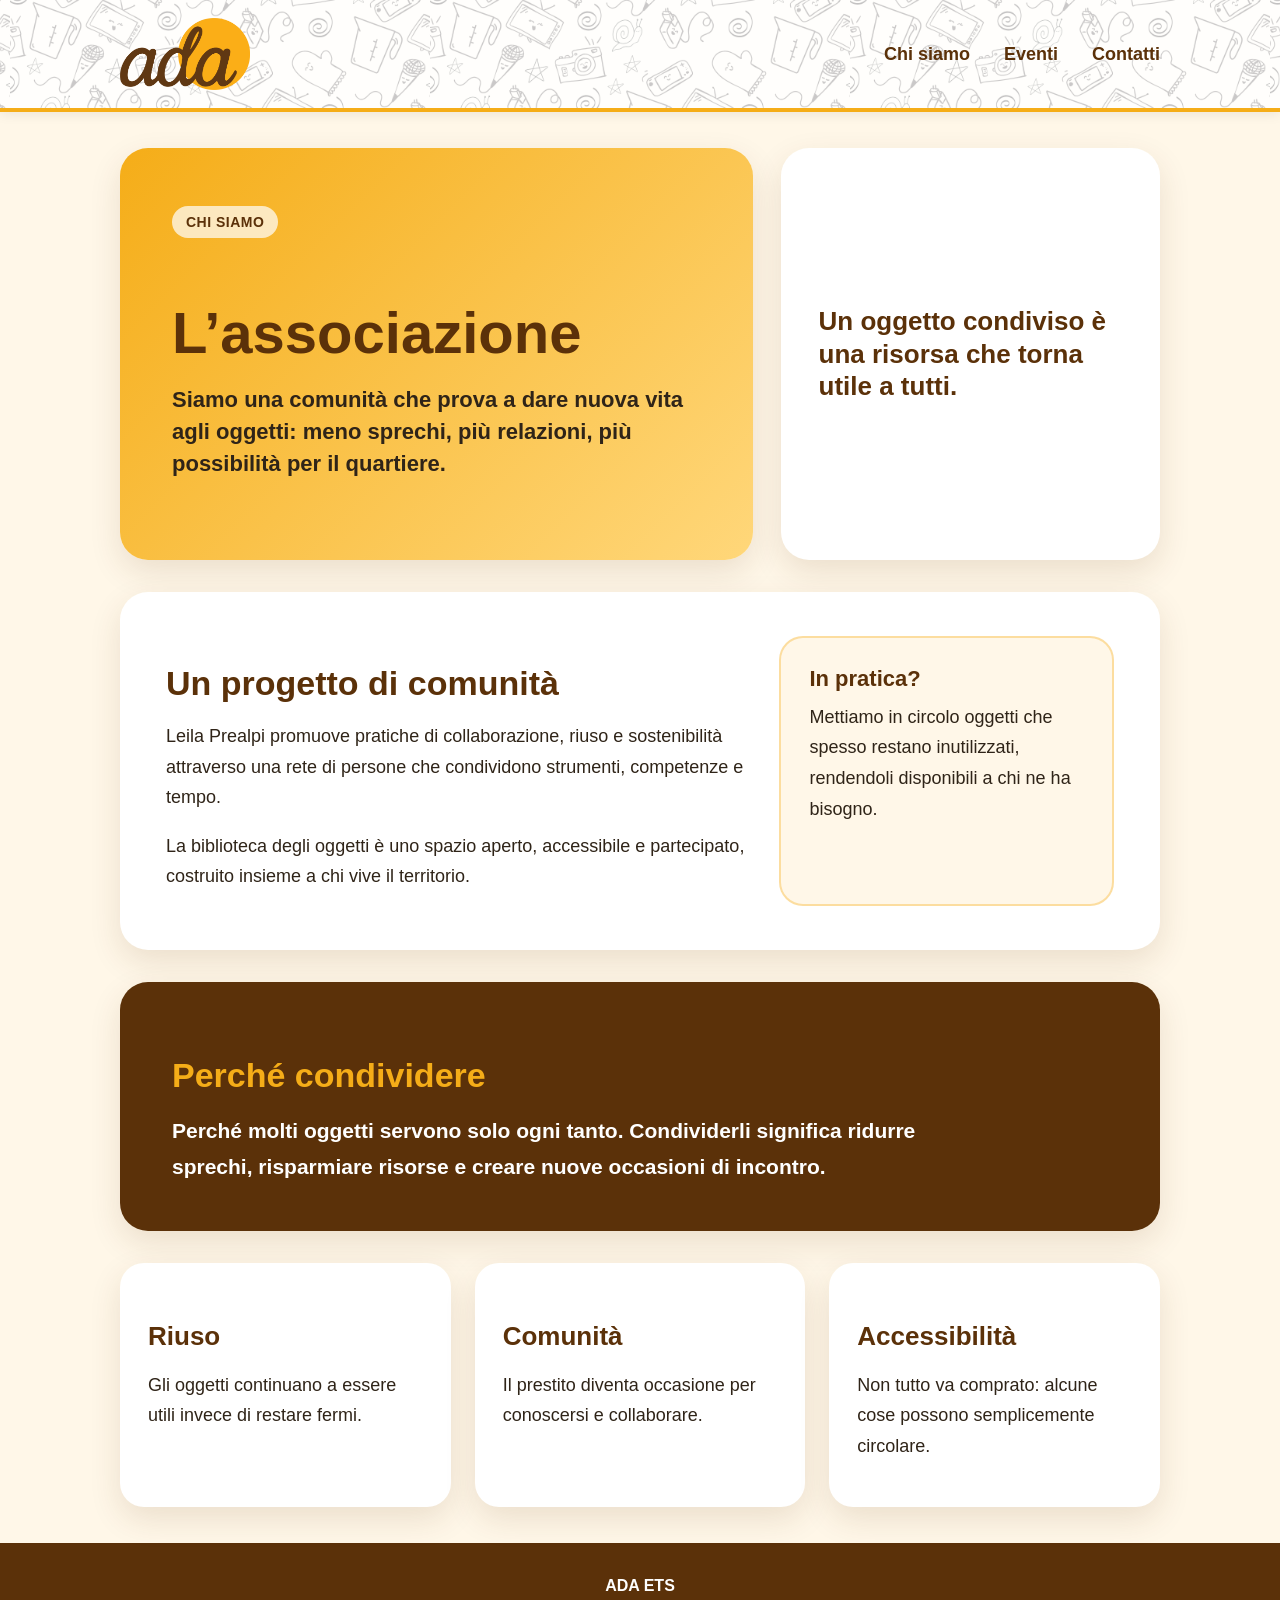
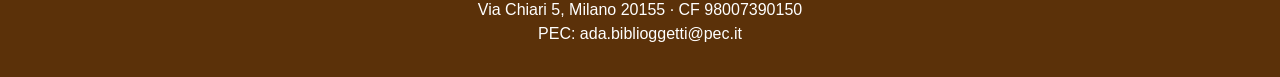
==== commit 317f354e: "Add files via upload" ====
--- a/associazione.html
+++ b/associazione.html
@@ -139,7 +139,7 @@
   <footer>
   <p><strong>ADA ETS</strong></p>
   <p>Via Chiari 5, Milano 20155 · CF 98007390150</p>
-  <p>PEC: ada.biblioggetti@pec.it</p>
+  <p>PEC: <a href="mailto:ada.biblioggetti@pec.it">ada.biblioggetti@pec.it</a></p>
 </footer>
 
 </body>
--- a/style.css
+++ b/style.css
@@ -228,6 +228,16 @@
   outline: none;
 }
 
+.feature:hover,
+.feature:focus,
+.feature:focus-within {
+  transform: translateY(-8px);
+}
+
+.feature {
+  transition: transform 0.25s ease;
+}
+
 .feature-inner {
   position: relative;
   width: 100%;
@@ -240,7 +250,7 @@
 .feature:hover .feature-inner,
 .feature:focus .feature-inner,
 .feature:focus-within .feature-inner {
-  transform: rotateY(180deg) translateY(-8px);
+  transform: rotateY(180deg);
 }
 
 .feature-face {
@@ -329,18 +339,9 @@
 }
 
 @media (prefers-reduced-motion: reduce) {
+  .feature,
   .feature-inner {
     transition: none;
-  }
-
-  .feature:hover .feature-inner,
-  .feature:focus .feature-inner,
-  .feature:focus-within .feature-inner {
-    transform: none;
-  }
-
-  .feature-back {
-    display: none;
   }
 }
 
@@ -502,6 +503,15 @@
 
 footer p {
   margin: 6px 0;
+}
+
+footer a {
+  color: inherit;
+  text-decoration: none;
+}
+
+footer a:hover {
+  text-decoration: underline;
 }
 
 /* =========================
@@ -1675,3 +1685,14 @@
     grid-template-columns: 1fr;
   }
 }
+
+
+.contact-row a {
+  color: var(--testo);
+  text-decoration: none;
+}
+
+.contact-row a:hover {
+  color: var(--marrone-ada);
+  text-decoration: underline;
+}
